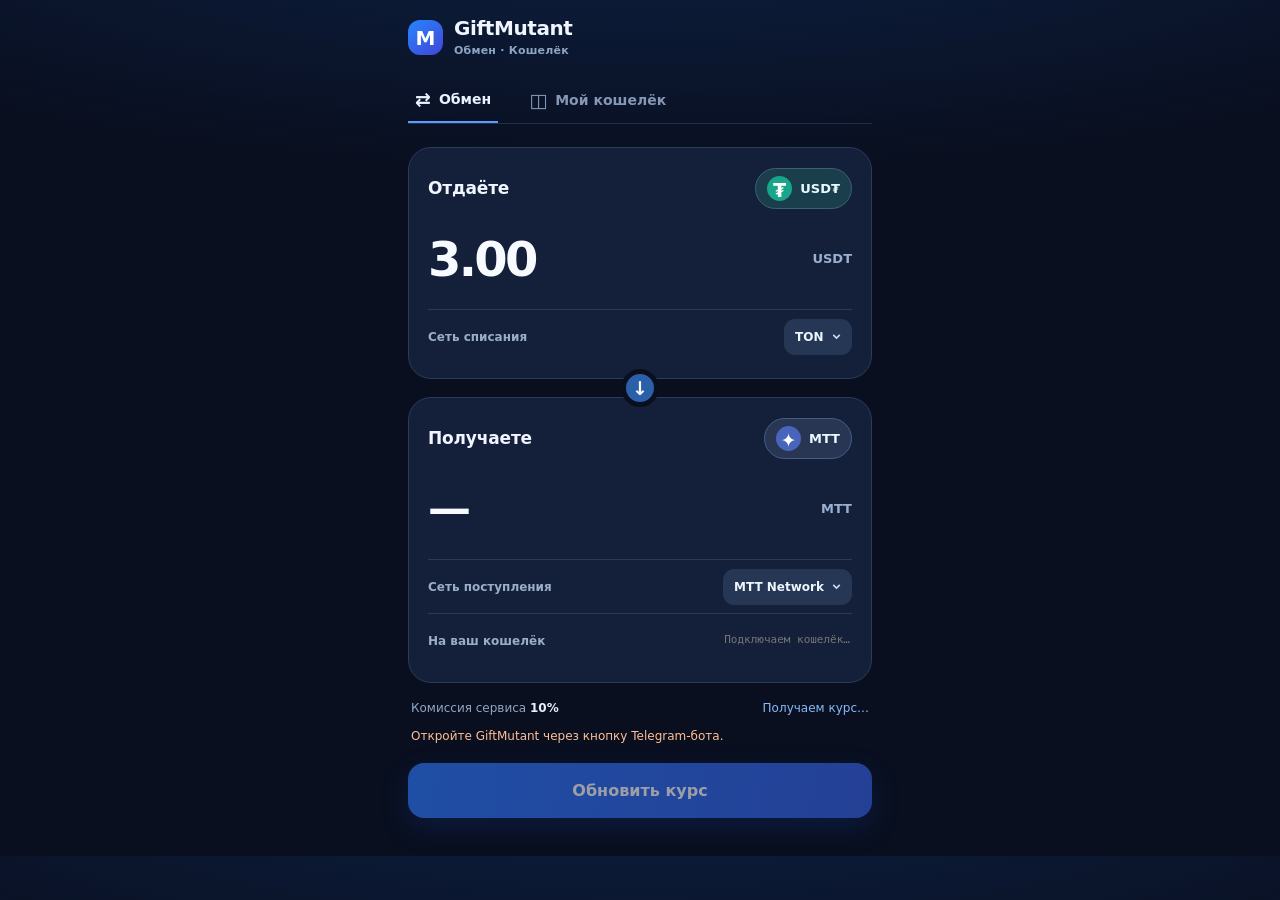
==== docs/exchange.html @ 0d95270d "release(giftmutant): load built-in TON wallet payment in Telegram Mini App v9" ====
<!doctype html>
<html lang="ru">
<head>
<meta charset="utf-8">
<meta name="viewport" content="width=device-width,initial-scale=1,viewport-fit=cover">
<meta name="theme-color" content="#101f4d">
<meta name="robots" content="noindex,nofollow">
<meta name="description" content="GiftMutant — обмен USDT на MTT и личный кошелёк BSC TON MTT">
<link rel="icon" href="./icon.svg" type="image/svg+xml">
<link rel="stylesheet" href="./assets/exchange.css?v=9">
<title>GiftMutant · Обмен и кошелёк</title>
<script src="https://telegram.org/js/telegram-web-app.js"></script>
<script type="module" src="./assets/exchange.js?v=9"></script>
</head>
<body>
<div class="shell">
  <header class="masthead">
    <div class="brandmark" aria-hidden="true">M</div>
    <div class="brandtitle"><strong>GiftMutant</strong><span>Обмен · Кошелёк</span></div>

  </header>
  <nav class="tabs" aria-label="Разделы обменника">
    <button id="tab-swap" type="button" data-tab="swap" class="tab selected" aria-selected="true" aria-controls="view-swap"><span aria-hidden="true">⇄</span> Обмен</button>
    <button id="tab-wallet" type="button" data-tab="wallet" class="tab" aria-selected="false" aria-controls="view-wallet"><span aria-hidden="true">◫</span> Мой кошелёк</button>
  </nav>
  <main>
        <section id="view-swap" class="view" aria-label="Обмен USD₮ TON на MTT">
      <div id="swap-input-stage">
        <div class="swap-card">
          <div class="swap-card-heading"><h1>Отдаёте</h1><span class="swap-token"><span class="swap-token-icon">₮</span> USD₮</span></div>
          <div class="swap-big-amount">
            <label for="amount" class="sr-only">Сумма USD₮</label>
            <input id="amount" value="3.00" inputmode="decimal" readonly aria-label="Сумма обмена 3 USD₮">
            <span>USDT</span>
          </div>
          <div class="swap-network-row">
            <label for="network">Сеть списания</label>
            <select id="network" aria-label="Сеть списания">
              <option value="ton" selected>TON</option>
            </select>
          </div>
        </div>
        <div class="swap-arrow-modern" aria-hidden="true">↓</div>
        <div class="swap-card">
          <div class="swap-card-heading"><h2>Получаете</h2><span class="swap-token mtt"><span class="swap-token-icon">✦</span> MTT</span></div>
          <div class="swap-big-amount swap-amount-out"><output id="result" aria-live="polite">—</output><span>MTT</span></div>
          <div class="swap-network-row">
            <label for="destination-network">Сеть поступления</label>
            <select id="destination-network" aria-label="Сеть поступления">
              <option value="mtt" selected>MTT Network</option>
            </select>
          </div>
          <div class="swap-wallet-row">
            <label for="evm-recipient">На ваш кошелёк</label>
            <input id="evm-recipient" readonly autocomplete="off" spellcheck="false" aria-label="Привязанный EVM адрес для получения MTT" placeholder="Подключаем кошелёк…">
          </div>
        </div>
        <div class="swap-summary">
          <span>Комиссия сервиса <strong>10%</strong></span>
          <span id="quote-note">Получаем курс…</span>
        </div>
        <p id="swap-message" class="swap-feedback" role="status" aria-live="polite">Проверяем ваш кошелёк…</p>
        <button id="swap-main" type="button" class="action action-primary" disabled>Проверяем обмен…</button>
      </div>
      <div id="swap-checkout" class="hidden">
        <button id="swap-back" type="button" class="swap-back" aria-label="Вернуться к расчёту">‹ Назад</button>
        <h2 class="swap-step-title">Оплата</h2>
        <div class="swap-checkout-amount"><strong>3 USD₮</strong><span>TON</span></div>
        <p id="swap-minimum-mtt" class="swap-minimum-mtt">Минимальную выплату проверяем…</p>
        <div class="swap-internal-wallet">
          <span>Оплата из вашего кошелька</span>
          <strong id="swap-internal-source">TON · GiftMutant</strong>
        </div>
        <details class="swap-manual-details">
          <summary>Реквизиты заявки</summary>
          <div class="swap-payment-detail">
            <span>Центральный TON-адрес</span><code id="swap-ton-recipient"></code>
            <button id="swap-copy-ton" type="button" class="swap-copy">Копировать адрес</button>
          </div>
          <div class="swap-payment-detail">
            <span>Комментарий</span><code id="swap-payment-memo"></code>
            <button id="swap-copy-memo" type="button" class="swap-copy">Копировать комментарий</button>
          </div>
        </details>
        <p id="swap-internal-message" class="swap-payment-warning" aria-live="polite">
          Подтвердите списание внутри GiftMutant. Переход в другой кошелёк не нужен.
        </p>
        <button id="swap-pay" type="button" class="action action-primary">Оплатить из GiftMutant</button>
        <div id="swap-internal-review" class="hidden swap-internal-review">
          <div><span>Списать</span><strong>3,00 USD₮ · TON</strong></div>
          <div><span>Получатель</span><strong id="swap-internal-central"></strong></div>
          <div><span>Комментарий</span><strong id="swap-internal-memo"></strong></div>
          <div><span>Минимум для комиссии сети</span><strong>0,12 TON на кошельке</strong></div>
          <button id="swap-pay-confirm" type="button" class="action action-primary">
            Подтвердить списание 3 USD₮
          </button>
          <button id="swap-pay-cancel" type="button" class="action action-secondary">Назад</button>
        </div>
        <button id="swap-pay-status" type="button" class="action action-secondary">Проверить оплату</button>
        <div class="swap-result-recipient">MTT поступят на <strong id="swap-evm-target"></strong></div>
      </div>
      <div id="swap-order-stage" class="hidden">
        <div class="swap-order-card">
          <span class="swap-order-icon" aria-hidden="true">◴</span>
          <h2 id="swap-order-heading">Проверяем оплату</h2>
          <p id="swap-order-status" aria-live="polite">Ожидаем USD₮ TON</p>
          <p id="swap-order-id" class="swap-order-id"></p>
          <p id="swap-order-output" class="swap-order-output"></p>
        </div>
        <button id="swap-check-status" type="button" class="action action-secondary">Обновить статус</button>
        <button id="swap-again" type="button" class="action action-primary hidden">Новый обмен</button>
        <button id="swap-show-payment" type="button" class="swap-quiet hidden">Посмотреть реквизиты</button>
      </div>
    </section>

    <section id="view-wallet" class="view hidden" aria-label="Личный кошелёк GiftMutant">
      <div class="wallet-heading">
        <div><h1>Мой кошелёк</h1><p>Ваши активы в MTT Network, BSC и TON</p></div>
        <button id="wallet-refresh" type="button" aria-label="Обновить балансы" title="Обновить балансы">⟳</button>
      </div>
      <div class="wallet-card portfolio-card">
        <div class="wallet-card-top"><span>GiftMutant Wallet</span><span id="wallet-network-state">Проверка сети</span></div>
        <div class="wallet-network-selector" role="group" aria-label="Выбрать сеть">
          <button type="button" data-wallet-network="mtt" class="active" aria-pressed="true">MTT Network</button>
          <button type="button" data-wallet-network="bsc" aria-pressed="false">BNB Chain</button>
          <button type="button" data-wallet-network="ton" aria-pressed="false">TON</button>
        </div>
        <div class="wallet-address-line"><code id="wallet-hero-address">Адрес не получен</code>
          <button type="button" id="wallet-copy" aria-label="Копировать адрес" disabled>▣</button></div>
        <div class="wallet-balance-hero"><strong id="wallet-main-balance">—</strong>
          <span id="wallet-main-symbol">MTT</span></div>
        <p class="wallet-balance-caption">Баланс из блокчейна · без приблизительной USD-оценки</p>
        <div class="wallet-quick-actions">
          <button id="wallet-receive" type="button" disabled><span>↓</span>Получить</button>
          <button id="wallet-send" type="button" disabled aria-disabled="true"><span>↗</span>Отправить</button>
          <button id="wallet-swap" type="button"><span>⇄</span>Обмен</button>
          <button id="wallet-history" type="button" disabled><span>◴</span>История</button>
        </div>
      </div>
      <div class="section-heading wallet-assets-heading">
        <h2>Активы</h2><span id="wallet-updated">Не обновлено</span>
      </div>
      <div id="wallet-assets" class="wallet-asset-list" aria-live="polite">
        <div class="wallet-asset"><strong>—</strong><span>Выберите сеть</span></div>
      </div>
      <div id="wallet-send-panel" class="panel wallet-send-panel hidden">
        <div class="panel-heading">
          <h2>Отправить MTT</h2>
          <button id="wallet-send-close" type="button" class="wallet-send-close" aria-label="Закрыть перевод">✕</button>
        </div>
        <p class="muted">MTT Network · Chain ID 6880</p>
        <label class="field-label" for="wallet-send-to">Адрес получателя</label>
        <input id="wallet-send-to" class="evm-entry" type="text" maxlength="42" spellcheck="false" autocapitalize="off" autocomplete="off" placeholder="0x…" aria-label="EVM адрес получателя MTT">
        <label class="field-label wallet-send-amount-label" for="wallet-send-amount">Сумма MTT</label>
        <input id="wallet-send-amount" class="evm-entry" type="text" inputmode="decimal" placeholder="Например, 1000" maxlength="28" autocomplete="off" aria-label="Количество MTT для отправки">
        <div id="wallet-send-preview" class="wallet-send-preview hidden">
          <div><span>Получатель</span><code id="wallet-send-target"></code></div>
          <div><span>К отправке</span><strong id="wallet-send-value"></strong></div>
          <div><span>Максимальная комиссия сети</span><strong id="wallet-send-fee"></strong></div>
          <button id="wallet-send-confirm" class="action action-primary" type="button">Подтвердить отправку</button>
        </div>
        <p id="wallet-send-status" class="wallet-send-status" role="status" aria-live="polite"></p>
        <button id="wallet-send-prepare" class="action action-primary" type="button">Проверить перевод</button>
        <button id="wallet-send-check" class="action action-secondary hidden" type="button">Проверить статус</button>
        <button id="wallet-send-explorer" class="action action-secondary hidden" type="button">Посмотреть транзакцию</button>
      </div>
      <div id="wallet-receive-panel" class="panel wallet-receive-panel hidden">
        <div class="panel-heading"><h2>Получить активы</h2><span id="wallet-receive-network">MTT Network</span></div>
        <p>Это ваш публичный адрес. Перед первым реальным пополнением необходимо сохранить и проверить резервную фразу кошелька.</p>
        <code id="wallet-receive-address"></code>
        <button id="wallet-receive-copy" class="action action-secondary" type="button">Копировать публичный адрес</button>
      </div>
      <div id="wallet-backup-notice" class="notice notice-warning wallet-security-note">
        <strong>Переводы временно недоступны</strong>
        <span>Seed-фраза персонального кошелька ещё не экспортирована и не проверено восстановление. Без этого отправка и приём реальных средств небезопасны. Приватные ключи не отображаются здесь.</span>
      </div>
      <a id="wallet-backup" class="action action-secondary" href="./backup.html">Сохранить и подтвердить 12 слов</a>
      <div class="panel wallet-addresses">
        <div class="panel-heading"><h2>Адреса моего кошелька</h2><span>Только публичные</span></div>
        <div class="wallet-row"><div class="wallet-icon">Ξ</div><div class="wallet-meta"><strong>EVM · BSC + MTT</strong><span>Один EVM-адрес в двух разных сетях</span><code id="wallet-evm">Не подключён</code></div></div>
        <div class="wallet-row"><div class="wallet-icon">◆</div><div class="wallet-meta"><strong>TON</strong><span>Отдельный TON Wallet V5R1</span><code id="wallet-ton">Не подключён</code></div></div>
      </div>
      <div id="wallet-link-status" class="notice notice-info"><strong>Подключение</strong>
        <span>Для открытия своего кошелька используйте кнопку «Мой кошелёк» в GiftMutantBot.</span></div>
      <button id="open-wallet-bot" class="action action-secondary" type="button">Открыть GiftMutantBot</button>
    </section>

  </main>
  <div id="toast" class="toast hidden" role="status"></div>
</div>
</body>
</html>
---- docs/assets/exchange.css ----
:root{--bg:#071023;--surface:#111f3c;--surface2:#152848;--border:#263e65;--text:#f0f5ff;--muted:#94a7c5;--blue:#377aff;--light-blue:#64a5ff;--mint:#6ce4cf;--warn:#f2c073;--radius:20px;color-scheme:dark}
*{box-sizing:border-box}
html{scroll-behavior:smooth}
body{margin:0;background:radial-gradient(ellipse 90% 430px at 50% -60px,#17488e88,transparent),linear-gradient(155deg,#091a35,#071023 50%);color:var(--text);font:15px/1.5 -apple-system,BlinkMacSystemFont,"Segoe UI",system-ui,sans-serif}
button,input,select{font:inherit}
button{cursor:pointer}
button:disabled{cursor:not-allowed}
button:focus-visible,select:focus-visible,input:focus-visible{outline:3px solid #82afff;outline-offset:3px}
.shell{max-width:600px;margin:0 auto;padding:0 15px calc(36px + env(safe-area-inset-bottom))}
.masthead{height:82px;display:flex;align-items:center;gap:11px}
.brandmark{width:39px;height:39px;border-radius:13px;display:grid;place-items:center;font-weight:900;font-size:24px;color:white;background:linear-gradient(140deg,#2586ff,#4345d5);box-shadow:0 9px 25px #1368f947}
.brandtitle{display:flex;flex-direction:column;line-height:1.18;letter-spacing:.01em}
.brandtitle strong{font-size:18px;font-weight:850}
.brandtitle span{color:#92aad2;letter-spacing:.17em;font-weight:750;font-size:9px;margin-top:5px}
.environment{margin-left:auto;color:#96c6ff;font-size:10px;font-weight:750;letter-spacing:.08em;border:1px solid #416fb4;background:#16305b;border-radius:20px;padding:5px 10px}
.hero{padding:17px 9px 27px}
.eyebrow{font-weight:800;font-size:11px;letter-spacing:.2em;color:#8abafe}
.hero h1{font-size:clamp(34px,10vw,48px);line-height:1.12;letter-spacing:-.06em;margin:7px 0 9px;font-weight:850}
.hero h1 span{color:#6da2fd}
.hero p{color:#afbfdb;font-size:14px;line-height:1.7;margin:0;max-width:430px}
.tabs{display:flex;gap:7px;padding:5px;background:#12243f;border:1px solid #243c60;border-radius:16px;margin-bottom:17px}
.tab{border:0;flex:1;min-height:44px;border-radius:12px;background:transparent;color:#9aacc6;font-weight:750;font-size:14px;display:flex;justify-content:center;align-items:center;gap:8px}
.tab span{font-size:20px;line-height:1}
.tab.selected{background:linear-gradient(110deg,#2d6aeb,#2667de);color:white;box-shadow:0 3px 14px #061c3e}
.view{display:block}
.hidden{display:none!important}
.panel{border:1px solid var(--border);background:linear-gradient(150deg,#132744,#10203b);border-radius:var(--radius);padding:19px;box-shadow:0 8px 24px #03091925}
.panel-heading{display:flex;justify-content:space-between;align-items:start;gap:8px}
.panel-heading h2{margin:0;font-size:16px;letter-spacing:-.015em}
.panel-heading span{color:#92a7c7;font-size:11px;padding-top:4px;text-align:right}
.amount-line{display:flex;justify-content:space-between;align-items:center;gap:9px;margin:12px 0}
.amount-line input{max-width:70%;min-width:0;width:100%;background:transparent;color:#fff;font-size:39px;font-weight:750;letter-spacing:-.035em;border:0;outline:0;appearance:textfield}
.amount-line output{font-size:38px;font-weight:800;letter-spacing:-.04em}
.coin{display:flex;white-space:nowrap;gap:8px;align-items:center;border:1px solid #436086;border-radius:40px;padding:8px 13px;color:#44dca0;background:#1c3b46;font-size:20px}
.coin strong{font-size:13px;color:#f0f5ff}
.mtt-coin{color:#91a8ff;background:#27346b}
.input-divider{border-top:1px solid #294367;margin:16px 0}
.field-label{display:block;color:#afc3e3;font-size:12px;margin-bottom:7px;font-weight:750}
select{width:100%;appearance:none;border:1px solid #3c5e8a;background:#182e52;color:#f4f6ff;border-radius:12px;padding:13px 34px 13px 13px;background-image:url("data:image/svg+xml,%3Csvg xmlns='http://www.w3.org/2000/svg' viewBox='0 0 24 24'%3E%3Cpath stroke='%23a2c4ff' stroke-width='3' fill='none' d='m6 9 6 6 6-6'/%3E%3C/svg%3E");background-size:15px;background-position:right 12px center;background-repeat:no-repeat;font-size:13px;font-weight:650}
.muted{font-size:12px;color:#8fa7ca;line-height:1.65;margin:10px 0 0}
.swap-arrow{position:relative;z-index:1;width:38px;height:38px;margin:-10px auto;border-radius:12px;display:grid;place-items:center;font-size:22px;font-weight:900;border:4px solid var(--bg);background:#285eae;color:#c8e7ff}
.output-panel{padding-top:21px}
.destination{display:flex;align-items:center;justify-content:space-between;gap:10px}
.destination span{color:#94a9c9;font-size:12px}
.destination strong{max-width:66%;font-size:11px;color:#a9e6ff;overflow-wrap:anywhere;text-align:right}
.notice{padding:13px 14px;border-radius:14px;display:flex;gap:5px;flex-direction:column;margin:16px 0;line-height:1.5;font-size:12px}
.notice strong{font-weight:800;font-size:13px}
.notice-warning{background:#322c25;border:1px solid #68543c;color:#e7c79e}
.notice-warning span{color:#e9d0aa}
.notice-info{background:#152f51;border:1px solid #345b91;color:#b5d5ff}
.notice-info span{color:#a8bede}
.action{border:0;width:100%;min-height:50px;border-radius:14px;padding:13px;font-weight:800;text-align:center}
.action+.action{margin-top:9px}
.action-primary{background:linear-gradient(100deg,#2f79ff,#3662e5);color:#fff;box-shadow:0 10px 27px #1749bb55}
.action-primary:active{transform:translateY(1px)}
.action-locked{background:#20304a;color:#7086a7;border:1px solid #2e4161}
.action-secondary{background:#1c3b6c;border:1px solid #3262a7;color:#d1e5ff;margin-top:12px}
.helper{margin:12px 2px;color:#8ea4c6;font-size:12px;line-height:1.6}
.section-heading{display:flex;align-items:center;justify-content:space-between;margin:24px 4px 12px}
.section-heading h2{margin:0;font-size:16px}
.section-heading span{font-size:11px;color:#96aff1}
.steps{display:flex;flex-direction:column;gap:9px}
.step{display:flex;align-items:start;gap:12px;border:1px solid #253d5e;background:#10203a;padding:14px;border-radius:15px}
.step>span{flex-shrink:0;border-radius:10px;background:#214c8e;color:#c9e1ff;min-width:32px;height:32px;display:grid;place-items:center;font-size:11px;font-weight:800}
.step strong{font-size:13px}
.step p{font-size:12px;color:#a5b5cd;margin:4px 0 0;line-height:1.55}
.wallet-card{padding:22px;border-radius:23px;background:linear-gradient(130deg,#2463d5,#213c9f 61%,#34236e);border:1px solid #4f82d9;box-shadow:0 17px 38px #122d6c65;min-height:169px}
.wallet-card-top{display:flex;justify-content:space-between;font-size:12px;letter-spacing:.03em;color:#d9e8ff}
.wallet-card-top span:first-child{font-weight:750}
.wallet-card-top span:last-child{border:1px solid #ffffff49;border-radius:20px;padding:3px 10px;font-size:10px}
.wallet-card-bottom{display:flex;align-items:end;justify-content:space-between;gap:10px;margin-top:44px}
.wallet-card-bottom small{display:block;color:#bbd7fa;font-size:11px;margin-bottom:6px}
.wallet-card-bottom strong{font-size:16px;overflow-wrap:anywhere;line-height:1.3}
.wallet-card-bottom>span{font-size:46px;line-height:1;color:#a7ddff}
.wallet-list{padding:10px 18px}
.wallet-list>.panel-heading{margin:9px 2px 0}
.wallet-row{display:flex;align-items:start;gap:11px;border-bottom:1px solid #294262;padding:15px 0}
.wallet-row:last-child{border:0}
.wallet-icon{height:36px;width:36px;display:grid;place-items:center;flex-shrink:0;border:1px solid #375a8b;background:#1b3a62;color:#a6cfff;border-radius:12px;font-size:18px;font-weight:800}
.wallet-meta{flex:1;min-width:0}
.wallet-meta strong{display:block;font-size:14px;line-height:1.2}
.wallet-meta span{display:block;font-size:11px;color:#94a9c8;margin-top:4px}
.wallet-meta code{display:block;color:#c6d8f5;font-size:11px;line-height:1.6;margin-top:7px;overflow-wrap:anywhere}
.copy{border:1px solid #43649a;background:#243e62;color:#cde1ff;font-size:10px;font-weight:700;border-radius:9px;padding:7px;max-width:83px;align-self:center}
.copy:disabled{opacity:.45}
.footer-panel{padding:32px 7px 12px;color:#8c9fbc;text-align:center}
.footer-panel p{font-size:11px;line-height:1.65}
.footer-brand{font-weight:800;letter-spacing:.18em;font-size:12px;color:#bad0f1}
.footer-brand span{color:#739cff}
.toast{position:fixed;bottom:20px;left:50%;transform:translateX(-50%);z-index:5;max-width:calc(100% - 36px);width:max-content;padding:12px 16px;background:#214c85;border:1px solid #6e9ce8;color:#fff;border-radius:13px;box-shadow:0 8px 30px #0008;font-size:13px}
.sr-only{position:absolute;width:1px;height:1px;padding:0;margin:-1px;overflow:hidden;clip:rect(0,0,0,0);white-space:nowrap;border:0}
@media(min-width:570px){.shell{padding:0 28px 60px}.hero{padding-top:26px}.panel{padding:23px}.wallet-list{padding:14px 23px}}
@media(prefers-reduced-motion:reduce){*{scroll-behavior:auto!important;transition:none!important}}

.evm-entry{width:100%;padding:12px;border:1px solid #365b87;border-radius:12px;background:#0b1d38;color:#e0edff;font-size:13px;font-family:ui-monospace,monospace;margin-top:6px}
.ton-preflight{margin:15px 0;padding:16px}.ton-preflight .panel-heading{margin-bottom:9px}.staging-step{display:flex;align-items:start;gap:10px;padding:10px 0;border-top:1px solid #2d4264}.staging-step>span{flex-shrink:0;display:grid;place-items:center;width:24px;height:24px;background:#2856a1;border-radius:8px;font-size:12px;font-weight:800}.staging-step strong{font-size:12px}.staging-step p{margin:4px 0;color:#a2b7d5;font-size:11px}


/* GiftMutant three-chain wallet. Only live chain data, never a synthetic USD total. */
.wallet-heading{display:flex;justify-content:space-between;align-items:center;margin:22px 0 18px;gap:16px}
.wallet-heading h1{font-size:31px;letter-spacing:-.035em;line-height:1.2;margin:0 0 8px;color:#f2f5ff}
.wallet-heading p{font-size:13px;color:#9baecb;margin:0}
#wallet-refresh{width:56px;height:56px;border-radius:18px;border:1px solid #465577;background:#1a2541;color:#e7edff;font-size:32px;cursor:pointer;flex-shrink:0}
.portfolio-card{background:linear-gradient(135deg,#192d51,#18294f 65%,#1d2449);border:1px solid #415a84;box-shadow:none;min-height:0;padding:20px;border-radius:26px}
.portfolio-card .wallet-card-top{display:flex;align-items:center;justify-content:space-between;font-size:12px;color:#bad0ef}
.portfolio-card .wallet-card-top>span:first-child{font-weight:750}
.portfolio-card .wallet-card-top>span:last-child{font-size:11px;border:none;padding:0}
.wallet-network-selector{display:flex;gap:7px;flex-wrap:wrap;margin:22px 0 14px}
.wallet-network-selector button{border:1px solid #465e83;background:#273957;border-radius:18px;padding:9px 12px;font-size:12px;font-weight:650;color:#bccde5;cursor:pointer}
.wallet-network-selector button.active{background:#3a65a5;color:white;border-color:#7a9ed2}
.wallet-address-line{display:flex;align-items:center;gap:10px}
.wallet-address-line code{overflow-wrap:anywhere;font-size:14px;color:#c5d5ed;background:#162740;border:1px solid #385078;border-radius:15px;padding:12px 14px;flex:1;min-width:0}
.wallet-address-line button{border:1px solid #51688d;background:#273957;border-radius:13px;min-width:44px;min-height:44px;color:#e4efff;font-size:25px;cursor:pointer}
.wallet-address-line button:disabled{opacity:.4}
.wallet-balance-hero{display:flex;flex-wrap:wrap;align-items:baseline;gap:12px;margin:42px 0 4px;color:#f3f5ff}
.wallet-balance-hero strong{font-size:clamp(34px,10vw,48px);font-weight:850;line-height:1.08;letter-spacing:-.03em;overflow-wrap:anywhere}
.wallet-balance-hero span{font-size:26px;font-weight:750;color:#91a5cb}
.wallet-balance-caption{color:#97a9c7;font-size:13px;margin:6px 0 28px}
.wallet-quick-actions{display:grid;grid-template-columns:repeat(4,minmax(0,1fr));gap:8px}
.wallet-quick-actions button{display:flex;flex-direction:column;gap:8px;align-items:center;justify-content:center;min-width:0;padding:12px 4px;min-height:97px;background:#293a5b;border:1px solid #4b628b;border-radius:17px;color:#edf3ff;font-size:11px;font-weight:650;cursor:pointer}
.wallet-quick-actions button>span{font-size:28px;line-height:1.2;color:#b2ddf4}
.wallet-quick-actions button:disabled{opacity:.45;cursor:not-allowed}
.wallet-assets-heading{margin-top:28px}
.wallet-assets-heading h2{font-size:22px}
.wallet-asset-list{display:flex;flex-direction:column;gap:10px}
.wallet-asset{display:flex;align-items:center;gap:14px;background:#13233b;border:1px solid #314a6c;border-radius:18px;padding:20px 15px}
.wallet-asset-icon{display:grid;place-items:center;flex-shrink:0;width:44px;height:44px;border-radius:50%;background:#037b8b;color:white;font-weight:800;font-size:21px}
.wallet-asset-meta{flex:1;min-width:0}
.wallet-asset-meta strong{font-size:18px;display:block;color:#eff4ff}
.wallet-asset-meta span{display:block;font-size:11px;margin-top:5px;color:#99aec9}
.wallet-asset-balance{font-size:17px;font-weight:750;color:#eff5ff;overflow-wrap:anywhere;text-align:right}
.wallet-receive-panel{margin-top:15px}
.wallet-receive-panel code{display:block;overflow-wrap:anywhere;background:#101e36;border:1px solid #394d6b;border-radius:12px;padding:13px;margin:11px 0;color:#ecf4ff;font-size:12px}
.wallet-receive-panel p{font-size:12px;color:#bfd0e6;line-height:1.7}
.wallet-security-note{margin-top:15px}
.wallet-addresses{margin-top:18px}
@media(max-width:370px){.wallet-quick-actions button{font-size:10px;min-height:90px}.wallet-quick-actions button>span{font-size:25px}.wallet-heading h1{font-size:27px}}


/* GiftMutant local recovery wizard: readable on small Telegram WebViews. */
.recovery-screen{max-width:540px;padding-bottom:40px}
.recovery-screen .masthead{margin-bottom:28px}
.recovery-back{display:block;color:#a8cafa;text-decoration:none;font-size:13px;padding:10px 0;margin:8px 0 16px}
.recovery-title>span{color:#74b9f8;font-size:12px;font-weight:800;letter-spacing:.1em}
.recovery-title h1{font-size:29px;line-height:1.16;letter-spacing:-.035em;color:#f6f9ff;margin:12px 0 15px}
.recovery-title p{font-size:14px;line-height:1.65;color:#aec2de;margin-bottom:22px}
.recovery-words{display:grid;grid-template-columns:repeat(2,minmax(0,1fr));gap:9px;margin:22px 0}
.recovery-word{background:#192b4e;border:1px solid #4c648a;border-radius:12px;display:flex;align-items:center;gap:10px;padding:13px 9px;overflow-wrap:anywhere}
.recovery-word span{color:#91a8ce;font-size:12px;min-width:20px}
.recovery-word strong{color:#f4f8ff;font-size:15px}
.recovery-ack{display:flex;align-items:flex-start;gap:11px;margin:20px 0;color:#bdcee7;font-size:13px;line-height:1.6}
.recovery-ack input{width:19px;height:19px;flex:none;accent-color:#72b9fa;margin:2px 0 0}
.recovery-inputs{display:grid;gap:14px;margin:27px 0}
.recovery-input-label{display:flex;flex-direction:column;gap:8px;color:#dce8ff;font-size:14px;font-weight:700}
.recovery-input-label input{width:100%;padding:17px 14px;border:1px solid #4c658a;border-radius:13px;background:#152642;color:#fff;font-size:17px;outline-offset:3px}
.recovery-screen .notice{margin:18px 0}
.recovery-screen .action{margin:10px 0}


/* GiftMutant minimal exchange, 2026. Keep wallet styles independent. */
body{background:radial-gradient(ellipse 80% 260px at 50% -90px,#153b7b66,transparent),#090f1f}
.shell{max-width:500px;padding:0 18px calc(26px + env(safe-area-inset-bottom))}
.masthead{height:75px}
.brandmark{width:35px;height:35px;border-radius:12px;font-size:20px;box-shadow:none}
.brandtitle strong{font-size:20px;letter-spacing:-.02em}
.brandtitle span{letter-spacing:.02em;font-weight:550;font-size:11px;color:#8da4c3}
.tabs{background:transparent;border:0;padding:0;margin:2px 0 23px;gap:24px;border-bottom:1px solid #202e47;border-radius:0}
.tab{flex:0 0 auto;min-height:46px;background:none;border-radius:0;color:#8696b5;box-shadow:none;padding:0 7px;font-size:14px}
.tab.selected{background:none;border-bottom:2px solid #5e9aff;box-shadow:none;color:#e9f2ff}
.tab span{font-size:19px}
#view-swap{padding-bottom:12px}
.swap-card{border:1px solid #2a3c59;border-radius:23px;background:#142039;padding:20px 19px 15px}
.swap-card-heading{display:flex;justify-content:space-between;align-items:center;gap:12px}
.swap-card-heading h1,.swap-card-heading h2{font-size:17px;font-weight:750;line-height:1.3;letter-spacing:-.01em;margin:0}
.swap-token{border:1px solid #3b6174;border-radius:30px;background:#1b3e4d;padding:7px 11px;display:flex;align-items:center;gap:8px;font-size:13px;font-weight:800;color:#e8faff;white-space:nowrap}
.swap-token-icon{width:25px;height:25px;display:grid;place-items:center;border-radius:50%;background:#18a58a;color:#fff;font-size:19px}
.swap-token.mtt{border-color:#455b89;background:#283653}
.swap-token.mtt .swap-token-icon{background:#4865bb}
.swap-big-amount{min-height:100px;display:flex;align-items:center;justify-content:space-between;gap:7px}
.swap-big-amount input,.swap-big-amount output{background:transparent;border:0;outline:0;color:#f7faff;min-width:0;max-width:100%;width:100%;font-size:clamp(35px,9vw,48px);font-weight:800;line-height:1.1;letter-spacing:-.055em;padding:0;overflow-wrap:anywhere}
.swap-big-amount input:focus{outline:0}
.swap-big-amount>span{color:#99b0d2;font-size:13px;font-weight:700;white-space:nowrap}
.swap-amount-out output{font-size:clamp(27px,7vw,43px);font-variant-numeric:tabular-nums}
.swap-network-row,.swap-wallet-row{display:flex;align-items:center;justify-content:space-between;gap:12px;border-top:1px solid #293b55;min-height:54px}
.swap-network-row label,.swap-wallet-row label{font-size:12px;color:#9aadc9;font-weight:600;white-space:nowrap}
.swap-network-row select{width:auto;max-width:56%;border:0;background:#253754;color:#edf5ff;border-radius:11px;padding:9px 28px 9px 11px;background-image:url("data:image/svg+xml,%3Csvg xmlns='http://www.w3.org/2000/svg' viewBox='0 0 24 24'%3E%3Cpath stroke='%23c4d8ff' stroke-width='3' fill='none' d='m6 9 6 6 6-6'/%3E%3C/svg%3E");background-size:13px;background-position:right 9px center;background-repeat:no-repeat;text-align:left;font-weight:700;font-size:12px}
.swap-network-row select option{color:#eaf3ff;background:#18263d}
.swap-wallet-row input{width:57%;min-width:0;border:0;background:transparent;color:#bcd8fa;text-overflow:ellipsis;font-size:11px;font-family:ui-monospace,SFMono-Regular,Menlo,monospace;text-align:right;outline:0}
.swap-arrow-modern{width:38px;height:38px;display:grid;place-items:center;margin:-10px auto;border:5px solid #090f1f;border-radius:50%;position:relative;z-index:1;background:#2b5fa8;color:#f3f9ff;font-size:19px;font-weight:800}
.swap-summary{display:flex;justify-content:space-between;align-items:center;gap:10px;padding:16px 3px 3px;color:#91a6c4;font-size:12px}
.swap-summary strong{color:#e5efff}
#quote-note{color:#88bafa;text-align:right}
.swap-feedback{font-size:12px;color:#a1b5d5;min-height:18px;line-height:1.45;margin:8px 3px 17px}
.swap-feedback.error{color:#ffbe97}
#swap-main,#swap-pay{min-height:55px;border-radius:16px;font-size:16px}
#swap-main:disabled{opacity:.6}
.swap-back{border:0;color:#8cb6ee;background:none;padding:12px 0;font-size:15px}
.swap-step-title{font-size:27px;letter-spacing:-.04em;margin:12px 0}
.swap-checkout-amount{display:flex;align-items:baseline;justify-content:space-between;margin:20px 0 24px;border-bottom:1px solid #324561;padding:16px 0 22px}
.swap-checkout-amount strong{font-size:37px;line-height:1;letter-spacing:-.04em}
.swap-checkout-amount>span{color:#a6bbd9;font-size:14px;font-weight:800}
.swap-payment-detail{padding:15px 0;border-bottom:1px solid #253957;display:flex;flex-direction:column;gap:8px}
.swap-payment-detail>span{font-size:12px;color:#a0b2cf}
.swap-payment-detail code{font-size:13px;line-height:1.5;overflow-wrap:anywhere;color:#e0f0ff;background:#15243c;padding:12px;border-radius:10px}
.swap-copy{align-self:flex-start;color:#8fbdff;background:none;border:none;padding:4px 0;font-size:12px;font-weight:800}
.swap-payment-warning{color:#f0c58d;font-size:12px;line-height:1.5;margin:18px 0}
.swap-result-recipient{color:#9fb4d3;font-size:12px;text-align:center;margin-top:16px}
.swap-result-recipient strong{color:#c5d9f5}
.swap-order-card{text-align:center;padding:28px 15px 20px}
.swap-order-icon{display:grid;place-items:center;margin:0 auto 20px;width:64px;height:64px;background:#1e3965;border:1px solid #355b9c;border-radius:50%;font-size:34px;color:#a7cafa}
.swap-order-card h2{font-size:24px;letter-spacing:-.035em}
.swap-order-card p{color:#a8bad7;font-size:13px}
.swap-order-card .swap-order-output{font-size:19px;color:#eaf5ff;font-weight:800}
.swap-order-id{font-family:ui-monospace,monospace}
.swap-quiet{margin-top:16px;border:0;background:transparent;color:#80b1ff;font-size:13px;width:100%;min-height:38px}
#swap-check-status{margin-top:10px}
@media(max-width:390px){
 .shell{padding-left:14px;padding-right:14px}
 .swap-card{padding:17px 15px 13px}
 .swap-big-amount{min-height:91px}
 .swap-network-row label,.swap-wallet-row label{font-size:11px}
}

.swap-minimum-mtt{font-size:13px;line-height:1.45;font-weight:750;color:#a9d7fa;margin:-8px 0 18px}


/* Native MTT wallet send - deliberately single clear confirmation surface. */
.wallet-send-panel{margin:16px 0;padding:19px}
.wallet-send-panel .panel-heading{align-items:center}
.wallet-send-panel .panel-heading h2{font-size:21px}
.wallet-send-close{border:1px solid #496183;background:#213454;color:#d6e7fd;border-radius:11px;width:37px;height:37px}
.wallet-send-panel .field-label{margin-top:18px;margin-bottom:8px}
.wallet-send-amount-label{margin-top:15px}
.wallet-send-panel .evm-entry{width:100%;font-size:15px;min-height:49px}
.wallet-send-preview{margin-top:18px;padding:15px;border-radius:16px;background:#1b3051;border:1px solid #3b5e88}
.wallet-send-preview>div{display:flex;justify-content:space-between;gap:10px;align-items:start;padding:9px 0;border-bottom:1px solid #344c6e}
.wallet-send-preview>div span{font-size:12px;color:#a3b9da;flex-shrink:0}
.wallet-send-preview>div strong,.wallet-send-preview>div code{font-size:12px;color:#ebf3ff;text-align:right;overflow-wrap:anywhere;max-width:65%}
.wallet-send-preview .action{margin-top:16px}
.wallet-send-status{font-size:13px;color:#abd2fa;min-height:1em;line-height:1.5;margin:15px 0}
.wallet-send-status.error{color:#ffb3a9}
.wallet-send-panel .action{margin-top:10px}
.wallet-send-panel .action-secondary{min-height:44px}


/* First-party TON payment: simple, clear, two-stage confirmation. */
.swap-internal-wallet{display:flex;align-items:center;justify-content:space-between;gap:12px;background:#142641;border:1px solid #2d5076;border-radius:15px;padding:15px;margin:17px 0 12px}
.swap-internal-wallet span{font-size:12px;color:#96aed0}
.swap-internal-wallet strong{font-size:12px;color:#d8ebff;overflow-wrap:anywhere;text-align:right}
.swap-manual-details{margin:12px 0;color:#97b9e5;font-size:12px}
.swap-manual-details summary{cursor:pointer;min-height:35px;padding:8px 0;list-style:none}
.swap-manual-details summary::after{content:'⌄';margin-left:6px}
.swap-internal-review{padding:15px;border:1px solid #34577e;background:#1b3050;border-radius:16px;margin-top:14px}
.swap-internal-review>div{display:flex;justify-content:space-between;align-items:center;gap:10px;border-bottom:1px solid #344968;padding:11px 0}
.swap-internal-review>div span{font-size:12px;color:#a3badc}
.swap-internal-review>div strong{font-size:12px;color:#ecf6ff;text-align:right;overflow-wrap:anywhere}
.swap-internal-review .action{margin-top:13px}
.swap-internal-review .action-secondary{min-height:43px}
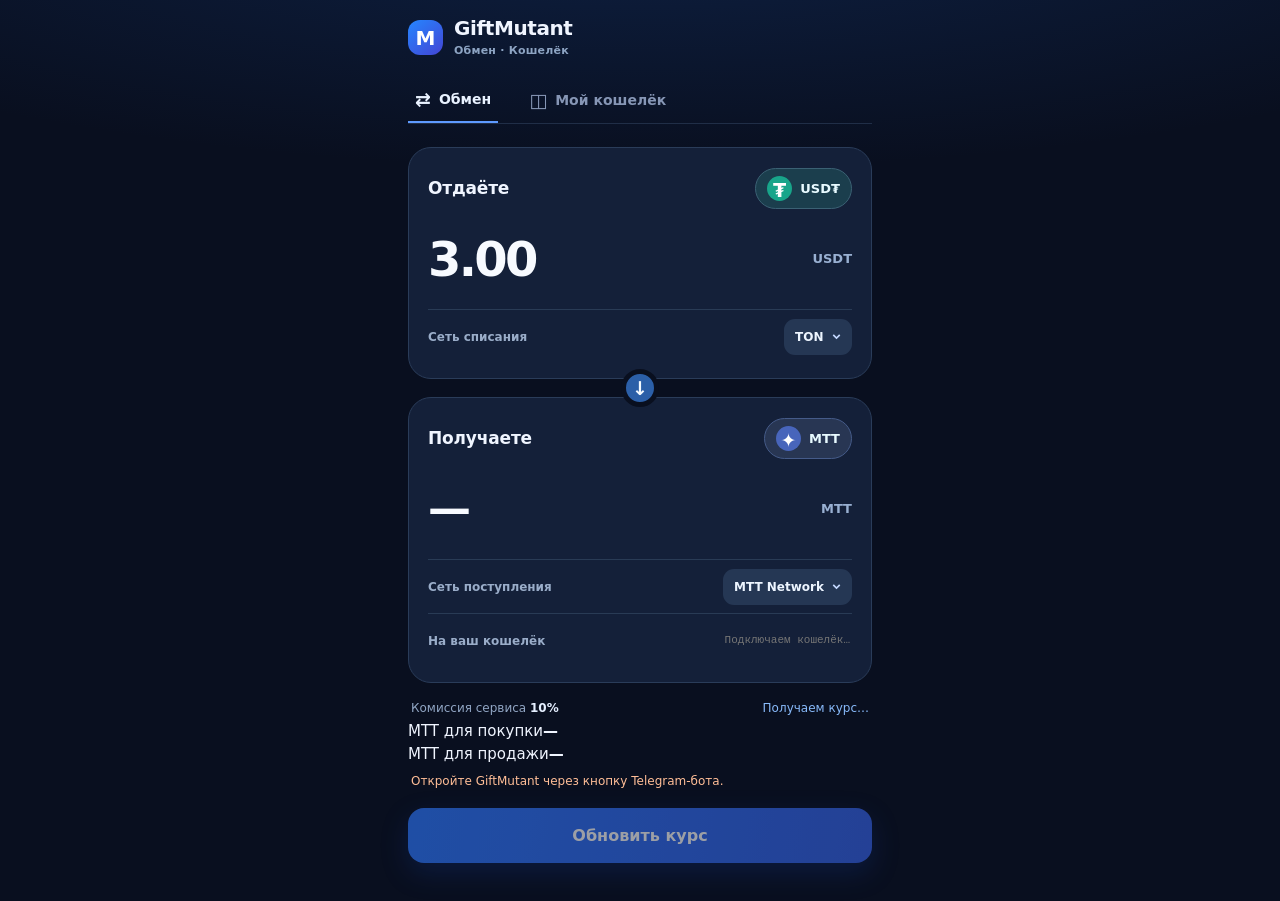
==== commit 5052a783: "ui(giftmutant): show clear MTT available for buying and selling, no redundant wallet balances" ====
--- a/docs/exchange.html
+++ b/docs/exchange.html
@@ -7,10 +7,10 @@
 <meta name="robots" content="noindex,nofollow">
 <meta name="description" content="GiftMutant — обмен USDT на MTT и личный кошелёк BSC TON MTT">
 <link rel="icon" href="./icon.svg" type="image/svg+xml">
-<link rel="stylesheet" href="./assets/exchange.css?v=9">
+<link rel="stylesheet" href="./assets/exchange.css?v=10">
 <title>GiftMutant · Обмен и кошелёк</title>
 <script src="https://telegram.org/js/telegram-web-app.js"></script>
-<script type="module" src="./assets/exchange.js?v=9"></script>
+<script type="module" src="./assets/exchange.js?v=10"></script>
 </head>
 <body>
 <div class="shell">
@@ -59,6 +59,10 @@
           <span>Комиссия сервиса <strong>10%</strong></span>
           <span id="quote-note">Получаем курс…</span>
         </div>
+        <div class="swap-liquidity" aria-label="Доступная ликвидность MTT" aria-live="polite">
+          <div><span>MTT для покупки</span><strong id="liquidity-mtt-buy">—</strong></div>
+          <div><span>MTT для продажи</span><strong id="liquidity-mtt-sell">—</strong></div>
+        </div>
         <p id="swap-message" class="swap-feedback" role="status" aria-live="polite">Проверяем ваш кошелёк…</p>
         <button id="swap-main" type="button" class="action action-primary" disabled>Проверяем обмен…</button>
       </div>
@@ -150,9 +154,22 @@
         </div>
         <p class="muted">MTT Network · Chain ID 6880</p>
         <label class="field-label" for="wallet-send-to">Адрес получателя</label>
-        <input id="wallet-send-to" class="evm-entry" type="text" maxlength="42" spellcheck="false" autocapitalize="off" autocomplete="off" placeholder="0x…" aria-label="EVM адрес получателя MTT">
+        <div class="wallet-inline-field">
+          <input id="wallet-send-to" class="evm-entry" type="text" maxlength="42" spellcheck="false" autocapitalize="off" autocomplete="off" placeholder="0x…" aria-label="EVM адрес получателя MTT">
+          <button id="wallet-contacts-open" type="button" class="wallet-small-button">Контакты</button>
+        </div>
+        <div id="wallet-contacts-panel" class="wallet-contacts-panel hidden">
+          <div id="wallet-contacts-list" class="wallet-contacts-list" aria-live="polite"></div>
+          <div class="wallet-contact-editor">
+            <input id="wallet-contact-name" type="text" maxlength="32" placeholder="Название контакта" aria-label="Имя контакта">
+            <button id="wallet-contact-save" type="button" class="wallet-small-button">Сохранить адрес</button>
+          </div>
+        </div>
         <label class="field-label wallet-send-amount-label" for="wallet-send-amount">Сумма MTT</label>
-        <input id="wallet-send-amount" class="evm-entry" type="text" inputmode="decimal" placeholder="Например, 1000" maxlength="28" autocomplete="off" aria-label="Количество MTT для отправки">
+        <div class="wallet-inline-field">
+          <input id="wallet-send-amount" class="evm-entry" type="text" inputmode="decimal" placeholder="Например, 1000" maxlength="28" autocomplete="off" aria-label="Количество MTT для отправки">
+          <button id="wallet-send-max" type="button" class="wallet-small-button wallet-max-button">MAX</button>
+        </div>
         <div id="wallet-send-preview" class="wallet-send-preview hidden">
           <div><span>Получатель</span><code id="wallet-send-target"></code></div>
           <div><span>К отправке</span><strong id="wallet-send-value"></strong></div>
@@ -160,9 +177,19 @@
           <button id="wallet-send-confirm" class="action action-primary" type="button">Подтвердить отправку</button>
         </div>
         <p id="wallet-send-status" class="wallet-send-status" role="status" aria-live="polite"></p>
+        <button id="wallet-send-reopen" type="button" class="action action-secondary hidden">Открыть бот заново</button>
         <button id="wallet-send-prepare" class="action action-primary" type="button">Проверить перевод</button>
         <button id="wallet-send-check" class="action action-secondary hidden" type="button">Проверить статус</button>
         <button id="wallet-send-explorer" class="action action-secondary hidden" type="button">Посмотреть транзакцию</button>
+      </div>
+      <div id="wallet-history-panel" class="panel wallet-history-panel hidden">
+        <div class="panel-heading">
+          <h2>История переводов</h2>
+          <button id="wallet-history-close" type="button" class="wallet-send-close" aria-label="Закрыть историю">✕</button>
+        </div>
+        <p id="wallet-history-note" class="muted">MTT Network</p>
+        <div id="wallet-history-list" class="wallet-history-list" aria-live="polite"></div>
+        <button id="wallet-history-refresh" class="action action-secondary" type="button">Обновить историю</button>
       </div>
       <div id="wallet-receive-panel" class="panel wallet-receive-panel hidden">
         <div class="panel-heading"><h2>Получить активы</h2><span id="wallet-receive-network">MTT Network</span></div>
--- a/docs/assets/exchange.css
+++ b/docs/assets/exchange.css
@@ -256,3 +256,29 @@
 .swap-internal-review>div strong{font-size:12px;color:#ecf6ff;text-align:right;overflow-wrap:anywhere}
 .swap-internal-review .action{margin-top:13px}
 .swap-internal-review .action-secondary{min-height:43px}
+
+/* Compact, touch-friendly wallet controls and first-party history. */
+.wallet-inline-field{display:flex;align-items:stretch;gap:8px}
+.wallet-inline-field .evm-entry{flex:1;min-width:0}
+.wallet-small-button{border:1px solid #4a75b5;border-radius:12px;background:#233e68;color:#dbeaff;font-size:13px;font-weight:700;padding:0 12px;min-height:49px;white-space:nowrap}
+.wallet-max-button{color:#fff;background:#3269dc;min-width:65px}
+.wallet-contacts-panel{margin-top:10px;border-radius:14px;border:1px solid #304a70;background:#111f37;padding:10px}
+.wallet-contacts-list{display:flex;flex-direction:column;gap:6px;max-height:205px;overflow-y:auto}
+.wallet-contact-row{display:flex;align-items:center;gap:7px;padding:6px 0;border-bottom:1px solid #2b3d58}
+.wallet-contact-pick{flex:1;min-width:0;display:flex;flex-direction:column;gap:4px;align-items:flex-start;text-align:left;padding:8px;border:0;border-radius:9px;background:transparent;color:#f3f7ff}
+.wallet-contact-pick span{font-size:11px;color:#91a8c8;max-width:100%;overflow:hidden;text-overflow:ellipsis}
+.wallet-contact-remove{background:transparent;border:1px solid #456080;color:#ffbcbb;border-radius:9px;min-height:40px;min-width:38px}
+.wallet-contact-editor{display:flex;gap:7px;margin-top:9px}
+.wallet-contact-editor input{background:#10203a;color:#fff;min-width:0;flex:1;border:1px solid #3b5883;border-radius:10px;padding:10px}
+.wallet-contact-editor .wallet-small-button{min-height:44px}
+.wallet-history-panel{margin:16px 0;padding:18px}
+.wallet-history-panel .panel-heading h2{font-size:21px}
+.wallet-history-list{display:flex;flex-direction:column;gap:9px;margin:14px 0}
+.wallet-history-row{background:#132641;border:1px solid #304c72;border-radius:14px;padding:12px;display:flex;align-items:center;justify-content:space-between;gap:10px}
+.wallet-history-row strong{font-size:15px;color:#fff;display:block}
+.wallet-history-row small{font-size:11px;color:#9eb4d4;display:block;margin-top:4px;overflow-wrap:anywhere}
+.wallet-history-amount{text-align:right;min-width:105px}
+.wallet-history-amount strong{font-size:14px}
+.wallet-history-amount span{font-size:11px;color:#a4bde1}
+.wallet-history-empty{color:#aabbd6;font-size:13px;line-height:1.5}
+@media(max-width:380px){.wallet-small-button{padding:0 8px;font-size:12px}.wallet-contact-editor{flex-wrap:wrap}}
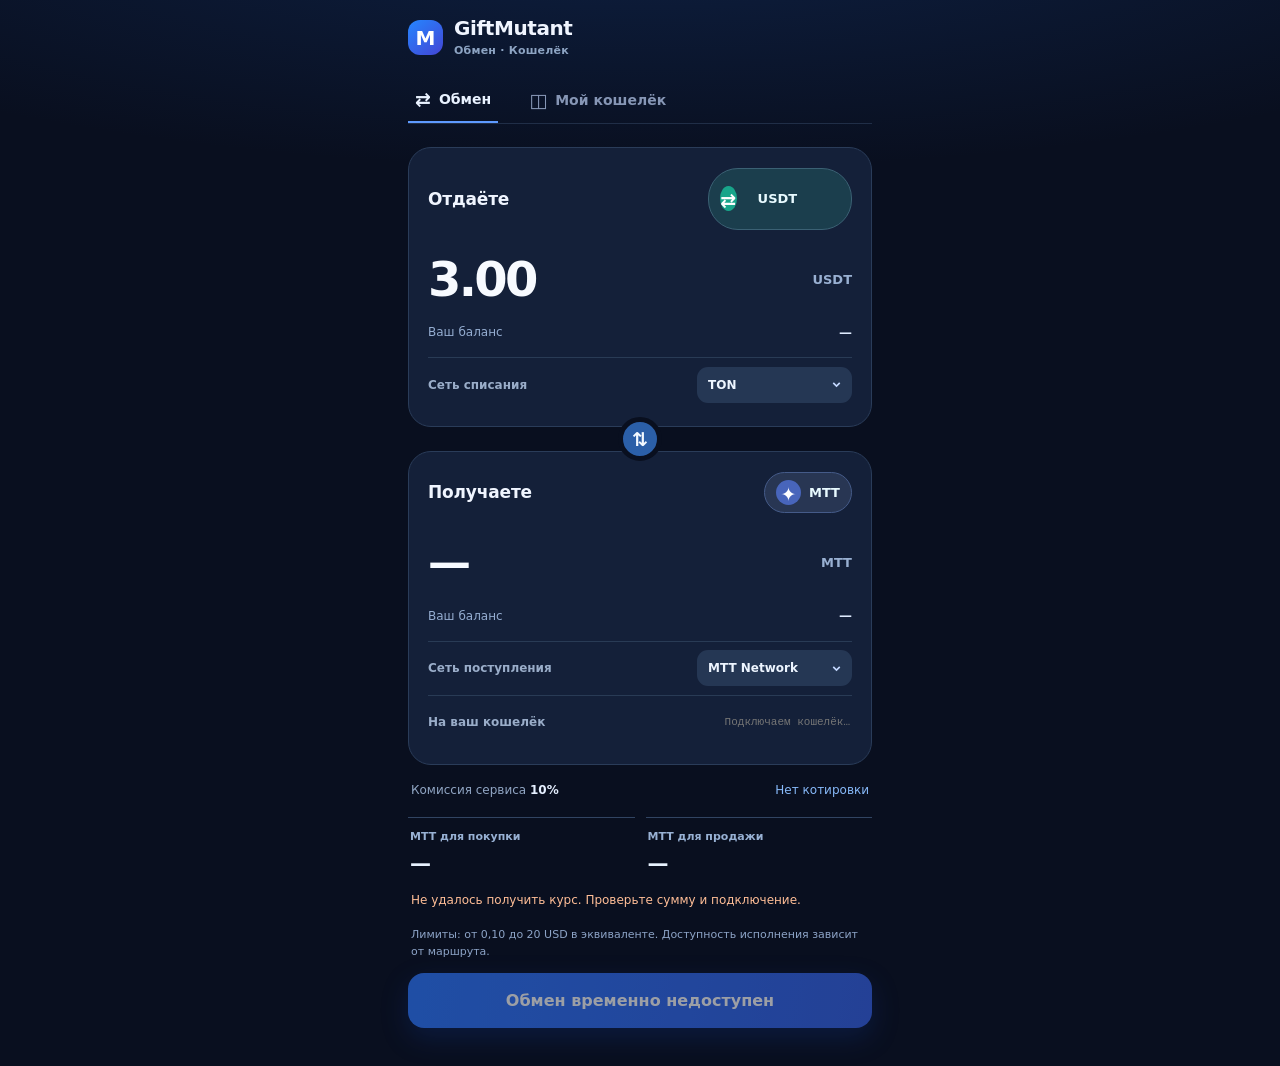
==== commit beb04e64: "GiftMutant swap: balances, 3-chain routes, USD limits and MTT sell UI" ====
--- a/docs/exchange.html
+++ b/docs/exchange.html
@@ -7,10 +7,10 @@
 <meta name="robots" content="noindex,nofollow">
 <meta name="description" content="GiftMutant — обмен USDT на MTT и личный кошелёк BSC TON MTT">
 <link rel="icon" href="./icon.svg" type="image/svg+xml">
-<link rel="stylesheet" href="./assets/exchange.css?v=10">
+<link rel="stylesheet" href="./assets/exchange.css?v=11">
 <title>GiftMutant · Обмен и кошелёк</title>
 <script src="https://telegram.org/js/telegram-web-app.js"></script>
-<script type="module" src="./assets/exchange.js?v=10"></script>
+<script type="module" src="./assets/exchange.js?v=11"></script>
 </head>
 <body>
 <div class="shell">
@@ -24,30 +24,36 @@
     <button id="tab-wallet" type="button" data-tab="wallet" class="tab" aria-selected="false" aria-controls="view-wallet"><span aria-hidden="true">◫</span> Мой кошелёк</button>
   </nav>
   <main>
-        <section id="view-swap" class="view" aria-label="Обмен USD₮ TON на MTT">
+        <section id="view-swap" class="view" aria-label="Обмен USDT и MTT в TON, BSC и MTT Network">
       <div id="swap-input-stage">
         <div class="swap-card">
-          <div class="swap-card-heading"><h1>Отдаёте</h1><span class="swap-token"><span class="swap-token-icon">₮</span> USD₮</span></div>
+          <div class="swap-card-heading"><h1>Отдаёте</h1><label class="swap-token" for="source-token"><span class="swap-token-icon">⇄</span><select id="source-token" aria-label="Токен списания"><option value="USDT">USDT</option><option value="MTT">MTT</option></select></label></div>
           <div class="swap-big-amount">
             <label for="amount" class="sr-only">Сумма USD₮</label>
-            <input id="amount" value="3.00" inputmode="decimal" readonly aria-label="Сумма обмена 3 USD₮">
-            <span>USDT</span>
-          </div>
+            <input id="amount" value="3.00" inputmode="decimal" maxlength="28" autocomplete="off" aria-label="Сумма списания">
+            <span id="source-amount-symbol">USDT</span>
+          </div>
+          <div class="swap-selected-balance" aria-live="polite"><span>Ваш баланс</span><strong id="swap-from-balance">—</strong></div>
           <div class="swap-network-row">
             <label for="network">Сеть списания</label>
             <select id="network" aria-label="Сеть списания">
               <option value="ton" selected>TON</option>
+              <option value="bsc">BNB Smart Chain</option>
+              <option value="mtt">MTT Network</option>
             </select>
           </div>
         </div>
-        <div class="swap-arrow-modern" aria-hidden="true">↓</div>
+        <button id="swap-reverse" type="button" class="swap-arrow-modern" aria-label="Поменять местами покупку и продажу" title="Купить / продать MTT">⇅</button>
         <div class="swap-card">
-          <div class="swap-card-heading"><h2>Получаете</h2><span class="swap-token mtt"><span class="swap-token-icon">✦</span> MTT</span></div>
-          <div class="swap-big-amount swap-amount-out"><output id="result" aria-live="polite">—</output><span>MTT</span></div>
+          <div class="swap-card-heading"><h2>Получаете</h2><span class="swap-token mtt"><span class="swap-token-icon">✦</span><strong id="destination-token-label">MTT</strong></span></div>
+          <div class="swap-big-amount swap-amount-out"><output id="result" aria-live="polite">—</output><span id="destination-amount-symbol">MTT</span></div>
+          <div class="swap-selected-balance" aria-live="polite"><span>Ваш баланс</span><strong id="swap-to-balance">—</strong></div>
           <div class="swap-network-row">
             <label for="destination-network">Сеть поступления</label>
             <select id="destination-network" aria-label="Сеть поступления">
               <option value="mtt" selected>MTT Network</option>
+              <option value="bsc">BNB Smart Chain</option>
+              <option value="ton">TON</option>
             </select>
           </div>
           <div class="swap-wallet-row">
@@ -56,7 +62,7 @@
           </div>
         </div>
         <div class="swap-summary">
-          <span>Комиссия сервиса <strong>10%</strong></span>
+          <span>Комиссия сервиса <strong id="swap-fee-value">10%</strong></span>
           <span id="quote-note">Получаем курс…</span>
         </div>
         <div class="swap-liquidity" aria-label="Доступная ликвидность MTT" aria-live="polite">
@@ -64,7 +70,16 @@
           <div><span>MTT для продажи</span><strong id="liquidity-mtt-sell">—</strong></div>
         </div>
         <p id="swap-message" class="swap-feedback" role="status" aria-live="polite">Проверяем ваш кошелёк…</p>
+        <p class="swap-limit-caption">Лимиты: от 0,10 до 20 USD в эквиваленте. Доступность исполнения зависит от маршрута.</p>
         <button id="swap-main" type="button" class="action action-primary" disabled>Проверяем обмен…</button>
+        <div id="sell-review" class="swap-sell-review hidden" aria-live="polite">
+          <h3>Подтвердить продажу MTT</h3>
+          <p id="sell-review-summary"></p>
+          <p id="sell-review-status">Проверьте курс и минимальную выплату.</p>
+          <button id="sell-confirm" type="button" class="action action-primary">Продать MTT за USDT</button>
+          <button id="sell-refresh" type="button" class="action action-secondary hidden">Проверить статус сделки</button>
+          <button id="sell-cancel" type="button" class="action action-secondary">Назад</button>
+        </div>
       </div>
       <div id="swap-checkout" class="hidden">
         <button id="swap-back" type="button" class="swap-back" aria-label="Вернуться к расчёту">‹ Назад</button>
--- a/docs/assets/exchange.css
+++ b/docs/assets/exchange.css
@@ -282,3 +282,25 @@
 .wallet-history-amount span{font-size:11px;color:#a4bde1}
 .wallet-history-empty{color:#aabbd6;font-size:13px;line-height:1.5}
 @media(max-width:380px){.wallet-small-button{padding:0 8px;font-size:12px}.wallet-contact-editor{flex-wrap:wrap}}
+
+
+/* Compact real-time treasury limits. These are customer-facing MTT counts only. */
+.swap-liquidity{display:grid;grid-template-columns:repeat(2,minmax(0,1fr));gap:11px;margin:15px 0 7px}
+.swap-liquidity>div{border-top:1px solid #314462;padding:11px 2px 7px;display:flex;flex-direction:column;gap:6px;min-width:0}
+.swap-liquidity span{color:#98b1d4;font-weight:650;font-size:11px}
+.swap-liquidity strong{font-size:clamp(16px,4.3vw,21px);line-height:1.24;letter-spacing:-.02em;color:#e8f2ff;font-variant-numeric:tabular-nums;overflow-wrap:anywhere}
+
+/* GiftMutant 3-chain swap controls and route-specific balances. */
+.swap-token select{max-width:110px;background:transparent;border:0;color:inherit;font:inherit;font-weight:800;outline:0;cursor:pointer}
+.swap-token select option{color:#e8faff;background:#172641}
+.swap-selected-balance{display:flex;justify-content:space-between;gap:10px;align-items:center;color:#95add1;font-size:12px;margin:-7px 0 15px}
+.swap-selected-balance strong{font-size:13px;color:#e0ebff;font-variant-numeric:tabular-nums;overflow-wrap:anywhere}
+#amount:not([readonly]){cursor:text}
+#amount:focus-visible{outline:2px solid #6ca5f7;outline-offset:3px;border-radius:6px}
+#swap-reverse{cursor:pointer;min-width:44px;height:44px;touch-action:manipulation}
+#swap-reverse:focus-visible{outline:2px solid white;outline-offset:2px}
+.swap-limit-caption{color:#8da4c7;font-size:11px;margin:4px 3px 13px;line-height:1.5}
+.swap-sell-review{border:1px solid #3d6295;border-radius:18px;padding:14px;margin-top:13px;background:#172843}
+.swap-sell-review h3{font-size:16px;color:#f0f5ff;margin:0 0 9px}
+.swap-sell-review p{font-size:12px;color:#b8cce7;overflow-wrap:anywhere;line-height:1.55}
+.swap-sell-review .action{margin-top:8px}
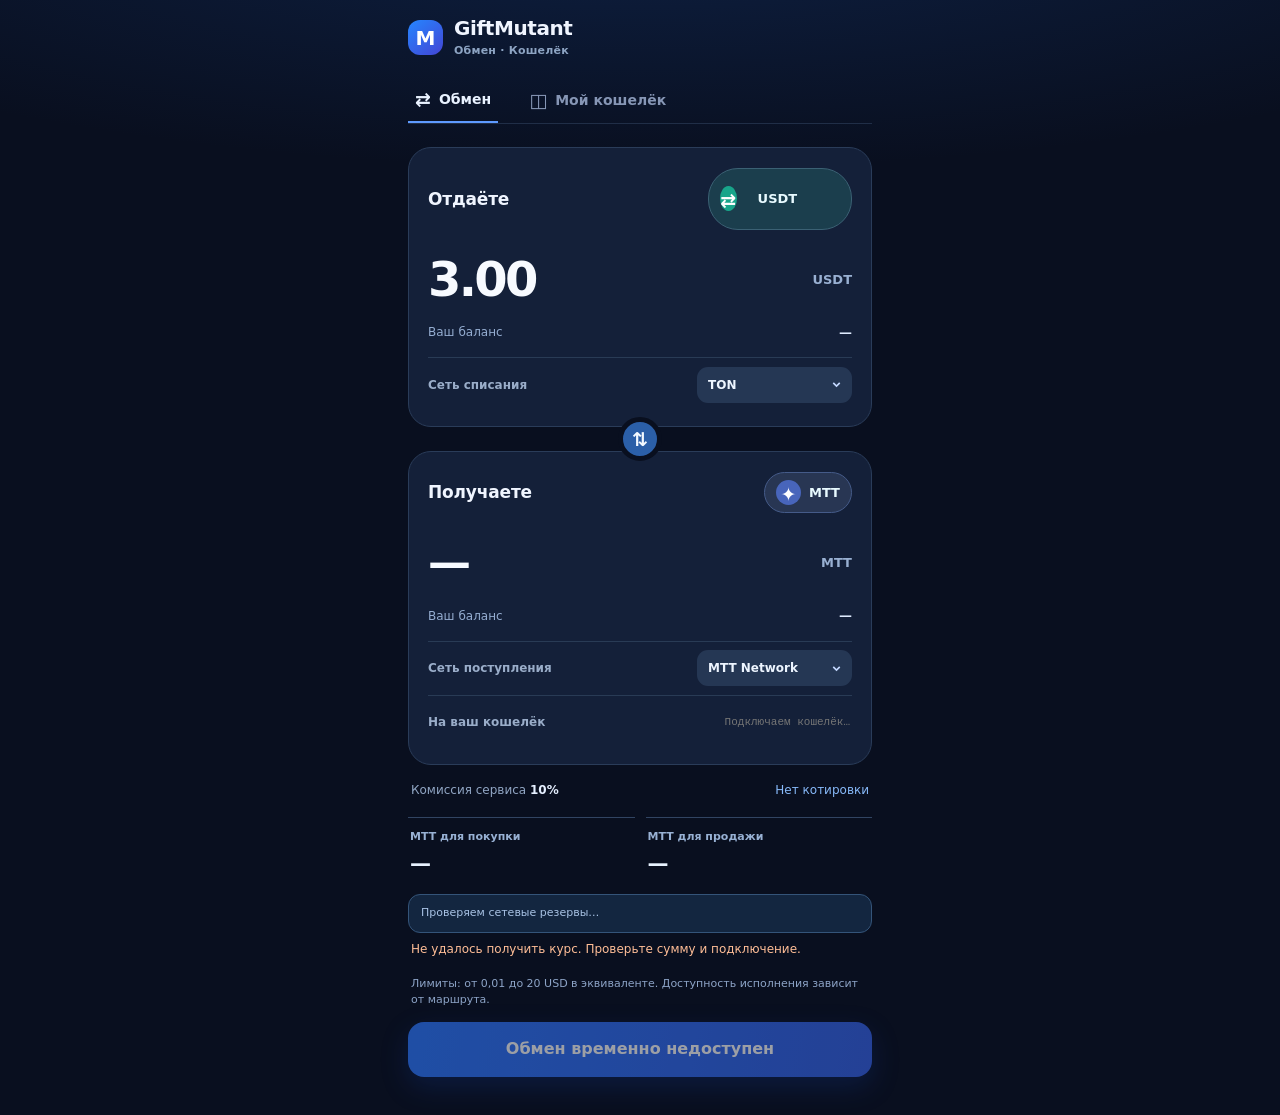
==== commit 71b0b718: "GiftMutant swap: USD 0.01 minimum with live treasury route status" ====
--- a/docs/exchange.html
+++ b/docs/exchange.html
@@ -7,10 +7,10 @@
 <meta name="robots" content="noindex,nofollow">
 <meta name="description" content="GiftMutant — обмен USDT на MTT и личный кошелёк BSC TON MTT">
 <link rel="icon" href="./icon.svg" type="image/svg+xml">
-<link rel="stylesheet" href="./assets/exchange.css?v=11">
+<link rel="stylesheet" href="./assets/exchange.css?v=12">
 <title>GiftMutant · Обмен и кошелёк</title>
 <script src="https://telegram.org/js/telegram-web-app.js"></script>
-<script type="module" src="./assets/exchange.js?v=11"></script>
+<script type="module" src="./assets/exchange.js?v=12"></script>
 </head>
 <body>
 <div class="shell">
@@ -69,8 +69,9 @@
           <div><span>MTT для покупки</span><strong id="liquidity-mtt-buy">—</strong></div>
           <div><span>MTT для продажи</span><strong id="liquidity-mtt-sell">—</strong></div>
         </div>
+        <p id="swap-route-status" class="swap-route-note" aria-live="polite">Проверяем доступность маршрута по резервам…</p>
         <p id="swap-message" class="swap-feedback" role="status" aria-live="polite">Проверяем ваш кошелёк…</p>
-        <p class="swap-limit-caption">Лимиты: от 0,10 до 20 USD в эквиваленте. Доступность исполнения зависит от маршрута.</p>
+        <p class="swap-limit-caption">Лимиты: от 0,01 до 20 USD в эквиваленте. Доступность исполнения зависит от маршрута.</p>
         <button id="swap-main" type="button" class="action action-primary" disabled>Проверяем обмен…</button>
         <div id="sell-review" class="swap-sell-review hidden" aria-live="polite">
           <h3>Подтвердить продажу MTT</h3>
--- a/docs/assets/exchange.css
+++ b/docs/assets/exchange.css
@@ -304,3 +304,5 @@
 .swap-sell-review h3{font-size:16px;color:#f0f5ff;margin:0 0 9px}
 .swap-sell-review p{font-size:12px;color:#b8cce7;overflow-wrap:anywhere;line-height:1.55}
 .swap-sell-review .action{margin-top:8px}
+
+.swap-route-note{background:#132640;border:1px solid #345479;border-radius:12px;padding:10px 12px;color:#a9c3e5;font-size:11px;line-height:1.5;margin:10px 0 5px}
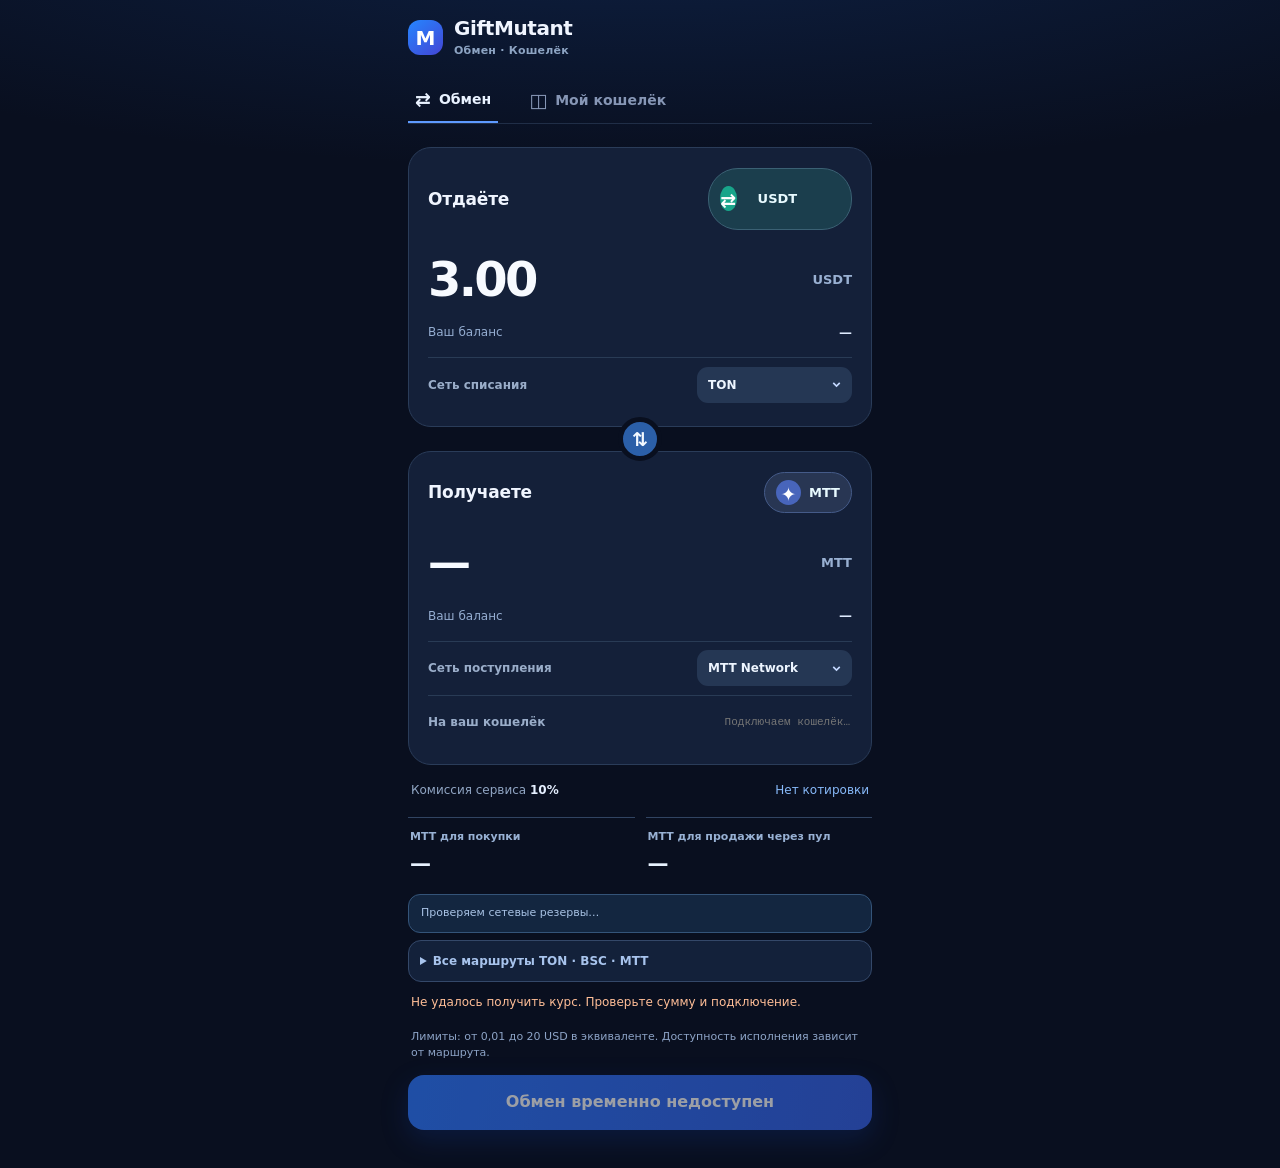
==== commit efd52a52: "GiftMutant: interactive six-route inventory panel in swap" ====
--- a/docs/exchange.html
+++ b/docs/exchange.html
@@ -7,10 +7,10 @@
 <meta name="robots" content="noindex,nofollow">
 <meta name="description" content="GiftMutant — обмен USDT на MTT и личный кошелёк BSC TON MTT">
 <link rel="icon" href="./icon.svg" type="image/svg+xml">
-<link rel="stylesheet" href="./assets/exchange.css?v=12">
+<link rel="stylesheet" href="./assets/exchange.css?v=13">
 <title>GiftMutant · Обмен и кошелёк</title>
 <script src="https://telegram.org/js/telegram-web-app.js"></script>
-<script type="module" src="./assets/exchange.js?v=12"></script>
+<script type="module" src="./assets/exchange.js?v=13"></script>
 </head>
 <body>
 <div class="shell">
@@ -67,9 +67,10 @@
         </div>
         <div class="swap-liquidity" aria-label="Доступная ликвидность MTT" aria-live="polite">
           <div><span>MTT для покупки</span><strong id="liquidity-mtt-buy">—</strong></div>
-          <div><span>MTT для продажи</span><strong id="liquidity-mtt-sell">—</strong></div>
+          <div><span>MTT для продажи через пул</span><strong id="liquidity-mtt-sell">—</strong></div>
         </div>
         <p id="swap-route-status" class="swap-route-note" aria-live="polite">Проверяем доступность маршрута по резервам…</p>
+        <details class="swap-route-catalog"><summary>Все маршруты TON · BSC · MTT</summary><div id="swap-route-list" class="swap-route-list" aria-live="polite"></div></details>
         <p id="swap-message" class="swap-feedback" role="status" aria-live="polite">Проверяем ваш кошелёк…</p>
         <p class="swap-limit-caption">Лимиты: от 0,01 до 20 USD в эквиваленте. Доступность исполнения зависит от маршрута.</p>
         <button id="swap-main" type="button" class="action action-primary" disabled>Проверяем обмен…</button>
--- a/docs/assets/exchange.css
+++ b/docs/assets/exchange.css
@@ -306,3 +306,12 @@
 .swap-sell-review .action{margin-top:8px}
 
 .swap-route-note{background:#132640;border:1px solid #345479;border-radius:12px;padding:10px 12px;color:#a9c3e5;font-size:11px;line-height:1.5;margin:10px 0 5px}
+
+.swap-route-catalog{margin:7px 0 12px;border:1px solid #344869;border-radius:13px;background:#13213a;padding:8px 11px}
+.swap-route-catalog summary{color:#a8c4ed;font-size:12px;font-weight:700;cursor:pointer;padding:3px 0}
+.swap-route-list{display:flex;flex-direction:column;gap:6px;margin-top:10px}
+.swap-route-item{width:100%;min-height:42px;display:flex;align-items:center;justify-content:space-between;gap:8px;padding:8px 10px;border:1px solid #365071;border-radius:10px;background:#192c49;text-align:left;color:#d6e7fb;font-size:11px;cursor:pointer}
+.swap-route-item strong{font-size:10px;white-space:nowrap;color:#b9cde7}
+.swap-route-item.live strong{color:#73e5bf}
+.swap-route-item.unfunded strong{color:#e7b49c}
+.swap-route-item:focus-visible{outline:2px solid #78a9ef}
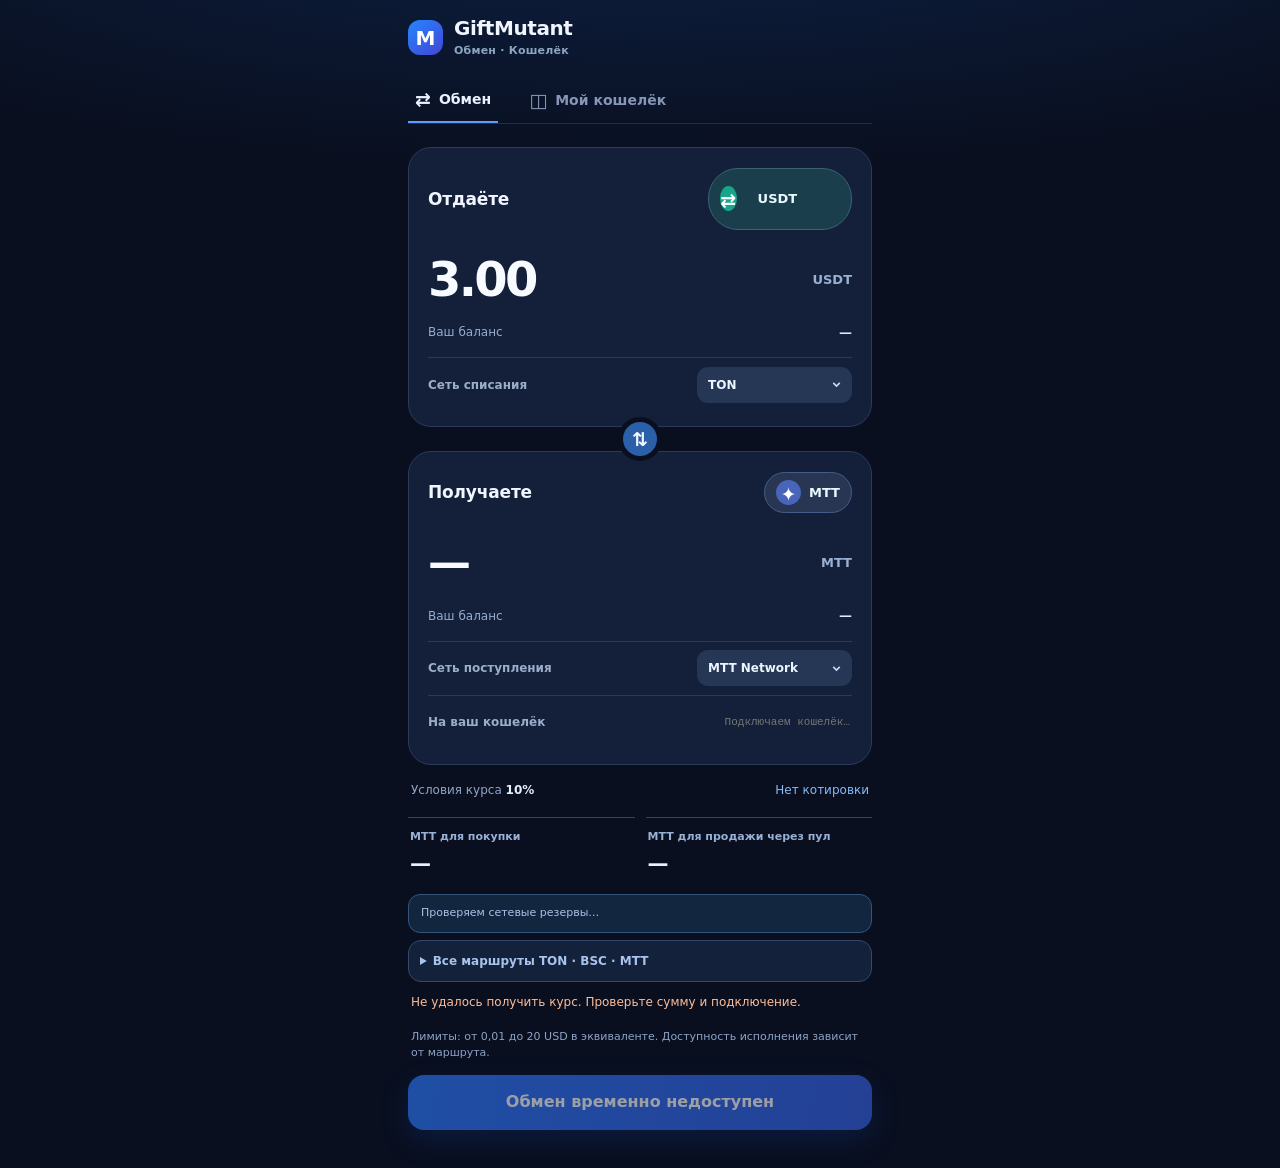
==== commit fb146599: "GiftMutant swap: transparent all-in MTT sell quote without 0 percent claim" ====
--- a/docs/exchange.html
+++ b/docs/exchange.html
@@ -10,7 +10,7 @@
 <link rel="stylesheet" href="./assets/exchange.css?v=13">
 <title>GiftMutant · Обмен и кошелёк</title>
 <script src="https://telegram.org/js/telegram-web-app.js"></script>
-<script type="module" src="./assets/exchange.js?v=13"></script>
+<script type="module" src="./assets/exchange.js?v=14"></script>
 </head>
 <body>
 <div class="shell">
@@ -62,7 +62,7 @@
           </div>
         </div>
         <div class="swap-summary">
-          <span>Комиссия сервиса <strong id="swap-fee-value">10%</strong></span>
+          <span>Условия курса <strong id="swap-fee-value">10%</strong></span>
           <span id="quote-note">Получаем курс…</span>
         </div>
         <div class="swap-liquidity" aria-label="Доступная ликвидность MTT" aria-live="polite">
